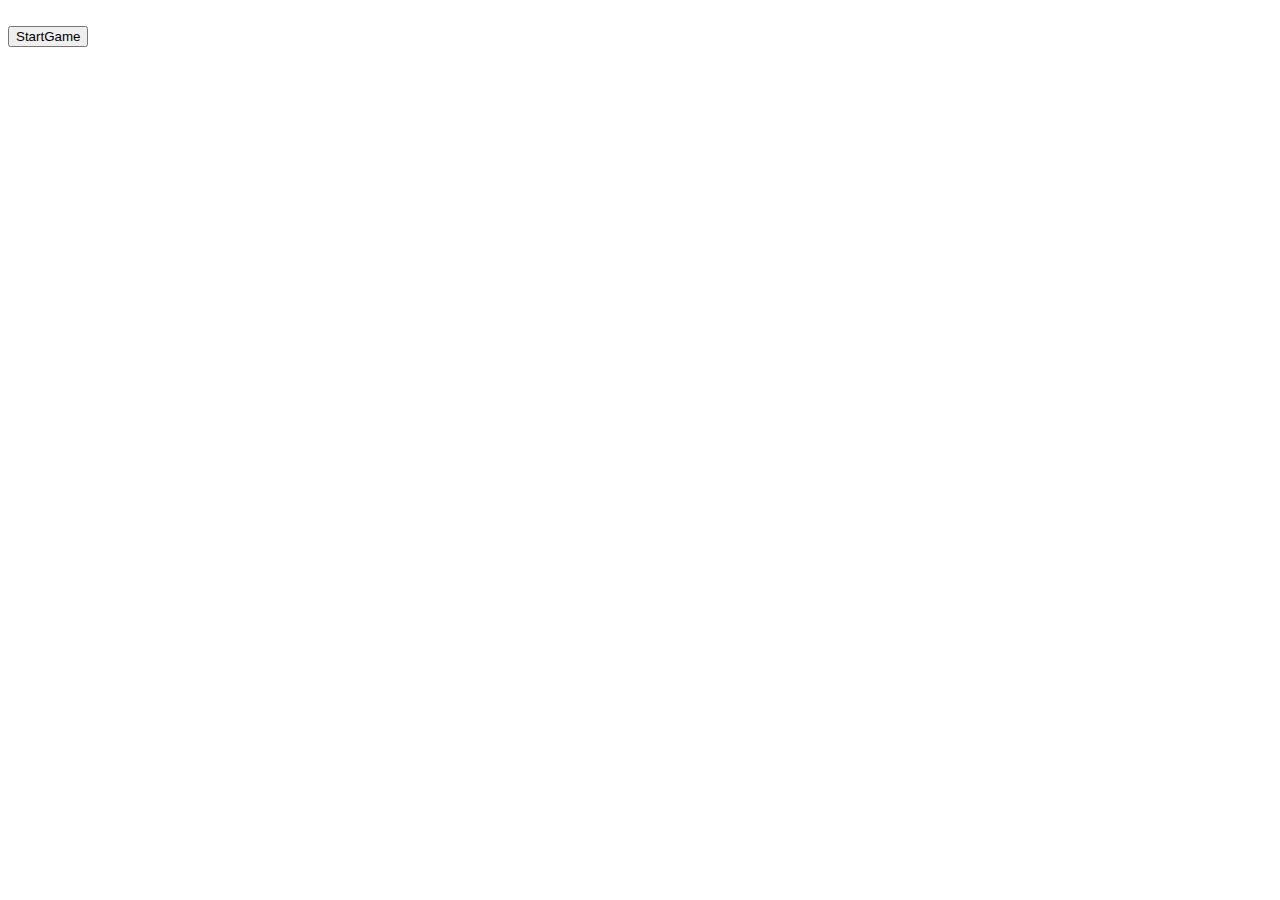
==== index.html @ a4bc0715 "create class and structure" ====
<!DOCTYPE html>
<html lang="en">
<head>
  <meta charset="UTF-8">
  <meta name="viewport" content="width=device-width, initial-scale=1.0">
  <meta http-equiv="X-UA-Compatible" content="ie=edge">
 
  <link rel="stylesheet" href="css/style.css">
  <title>Lost Fluf</title>
</head>
<body>
  <br>
  <button id="start-button">StartGame</button>
  <div id="game-board">
    <canvas id="canvas" width="1000" height="800"></canvas>
  </div>

  <!-- script -->
  <script src="js/defaultVars.js"></script>
  <script src="js/app.js"></script>
  <script type="text/javascript" src="js/script.js"></script>
</body>
</html>
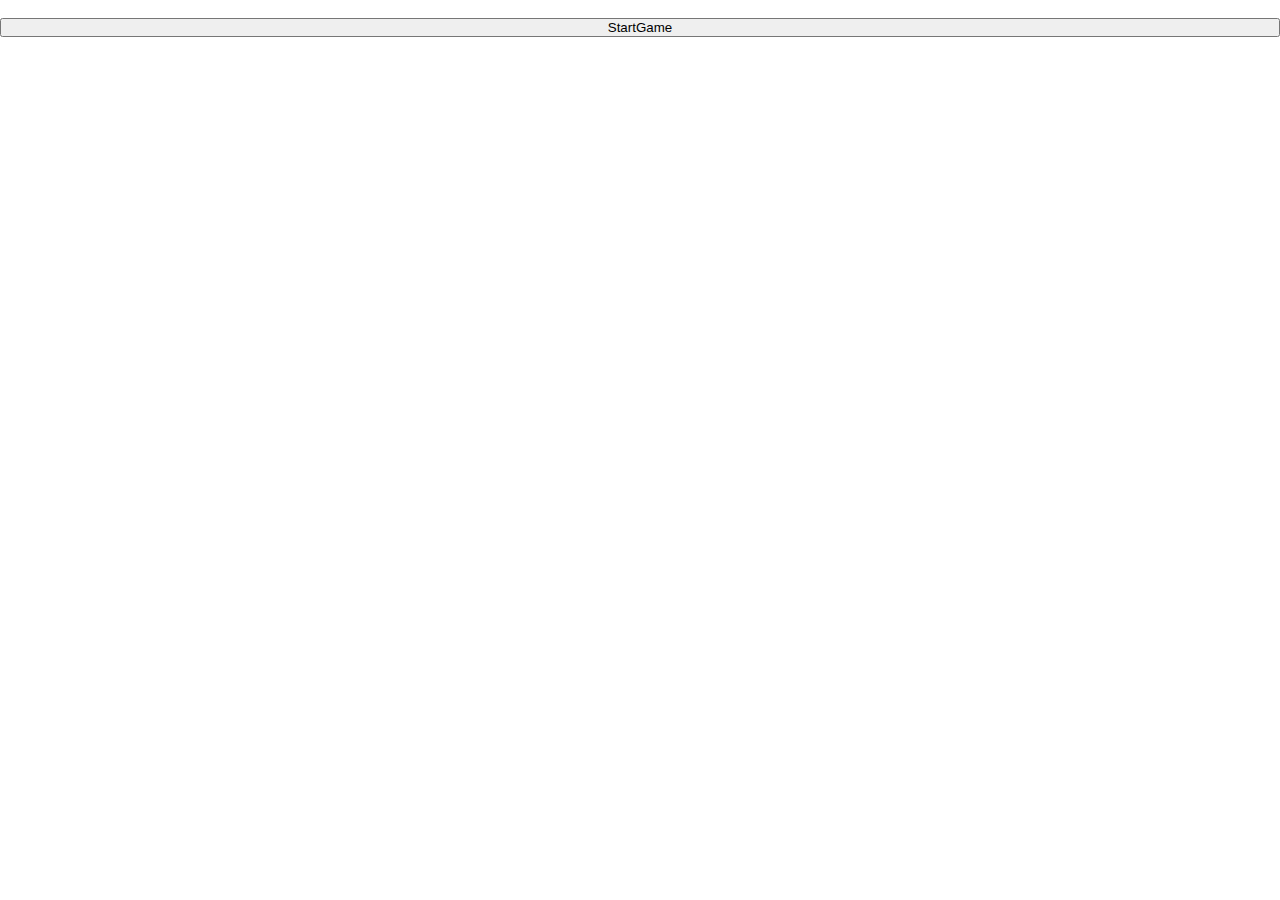
==== commit cb579d12: "background" ====
--- a/index.html
+++ b/index.html
@@ -12,11 +12,12 @@
   <br>
   <button id="start-button">StartGame</button>
   <div id="game-board">
-    <canvas id="canvas" width="1000" height="800"></canvas>
+    <canvas id="canvas" width="1200" height="600"></canvas>
   </div>
 
   <!-- script -->
   <script src="js/defaultVars.js"></script>
+
   <script src="js/app.js"></script>
   <script type="text/javascript" src="js/script.js"></script>
 </body>
--- a/css/style.css
+++ b/css/style.css
@@ -0,0 +1,23 @@
+* {
+
+  box-sizing: border-box;
+  margin: 0;
+  padding: 0;
+
+}
+
+html {
+
+  height: 100%;
+  width: 100%;
+
+}
+
+
+body {
+  align-content: space-around;
+  display: grid;
+  grid-template-columns: auto;
+  grid-template-rows: auto auto auto;
+  
+}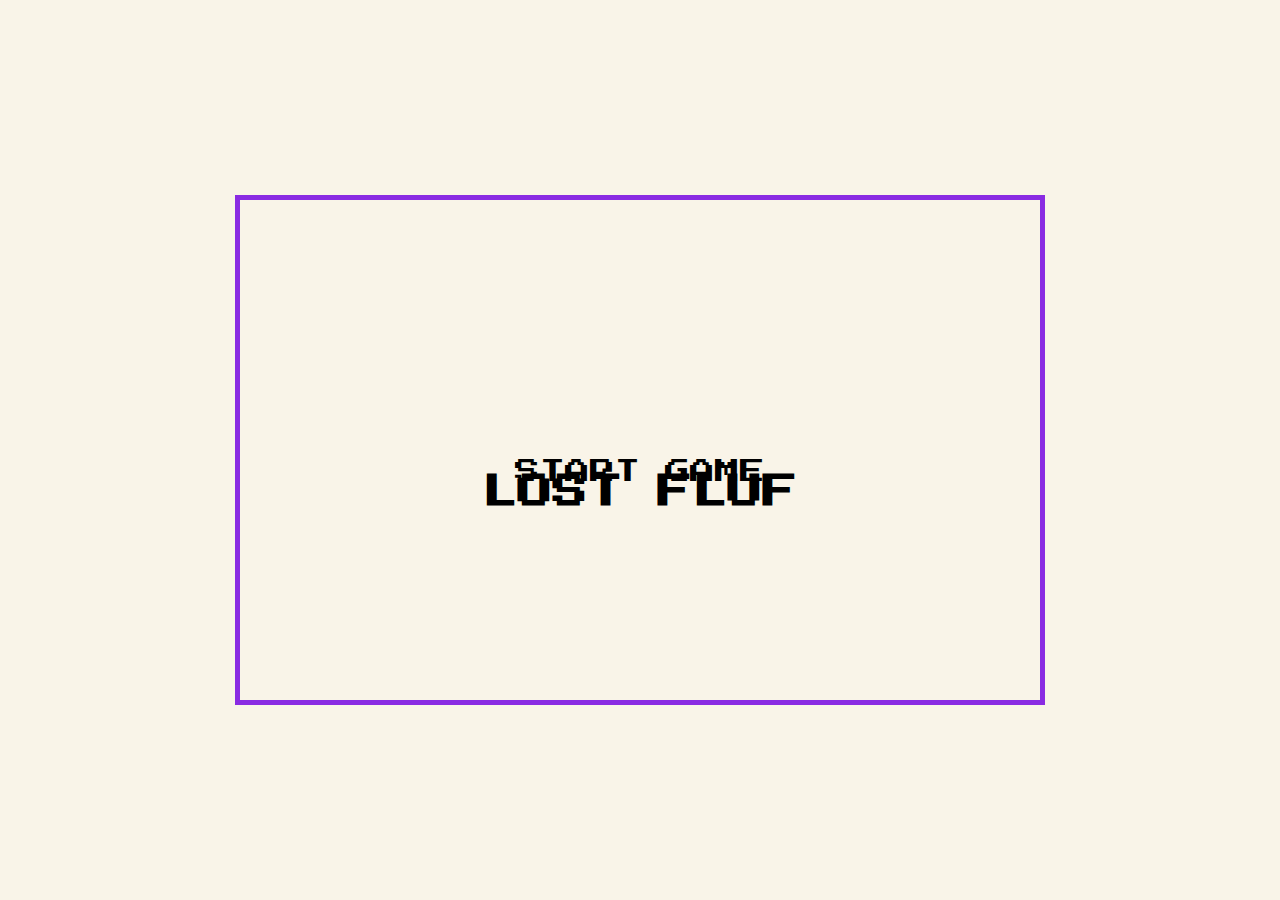
==== commit 1e4eccf6: "jump fixed" ====
--- a/index.html
+++ b/index.html
@@ -10,10 +10,14 @@
 </head>
 <body>
   <br>
-  <button id="start-button">StartGame</button>
-  <div id="game-board">
-    <canvas id="canvas" width="1200" height="600"></canvas>
-  </div>
+  <div>
+  <h1>LOST FLUF</h1>
+  <!--<button id="start-button">START GAME</button>-->
+  <button onclick="startButton()" id="start-button" value="Start Game">START GAME</button>
+</div>
+    <canvas id="canvas" width="800" height="500"></canvas>
+
+ <!--<img src="./images/gameboy-bg.png" class="bggg">-->
 
   <!-- script -->
   <script src="js/defaultVars.js"></script>
--- a/css/style.css
+++ b/css/style.css
@@ -1,23 +1,109 @@
+@import url('https://fonts.googleapis.com/css2?family=Press+Start+2P&display=swap');
+
 * {
-
   box-sizing: border-box;
   margin: 0;
   padding: 0;
+}
+
+html{
+  height: 100%;
+  width: 100%;
+  box-sizing: border-box;
+  margin: 0;
+  padding: 0;
+}
+
+#canvas {
+  border: blueviolet 5px solid;
+  padding: 0;
+  margin: auto;
+  display: block;
+  z-index: -10;
+
+  position: absolute;
+  top: 0;
+  bottom: 0;
+  left: 0;
+  right: 0;
+}
+
+body {
+  height: 100%;
+  width: 100%;
+  margin: 0;
+  padding: 0;
+  align-content: space-around;
+  background-color: white;
+  color: #FBF5F3;
+  justify-content: left;
+  background-color: #f9f4e8;
+  /*
+  background-size: 1300px auto;
+  background-image: url("../images/gameboy-bg.png");
+  background-repeat: no-repeat;
+  background-color: rgb(212, 184, 189);
+  background-position: center;
+  z-index: 1000;*/
+
 
 }
 
-html {
-
+.bggg {
+  z-index: 1000;
   height: 100%;
-  width: 100%;
+  margin-left: auto;
+  margin-right: auto;
+  display: block;
 
 }
 
+div {
+  position: relative;
+  text-align: center;
+}
 
-body {
-  align-content: space-around;
-  display: grid;
-  grid-template-columns: auto;
-  grid-template-rows: auto auto auto;
-  
+h1 {
+  font-family: 'Press Start 2P', monospace;
+  color: black;
+  padding: 15px 32px;
+  text-align: center;
+  text-decoration: none;
+  font-size: 35px;
+  position: absolute;
+  top: 0;
+  bottom: 0;
+  left: 0;
+  right: 0;
+}
+
+#start-button {
+  -moz-transition: all .2s ease-in;
+  -o-transition: all .2s ease-in;
+  -webkit-transition: all .2s ease-in;
+  transition: all .2s ease-in;
+  background-color: rgba(255, 255, 255, 0);
+  font-family: 'Press Start 2P', monospace;
+  border: none;
+  color: black;
+  padding: 15px 32px;
+  text-align: center;
+  text-decoration: none;
+  font-size: 25px;
+  cursor: pointer;
+
+
+  padding: 0;
+  margin: auto;
+  display: block;
+
+  position: absolute;
+  top: 0;
+  bottom: 0;
+  left: 0;
+  right: 0;
+}
+
+#start-button:hover {
+  color: salmon;
 }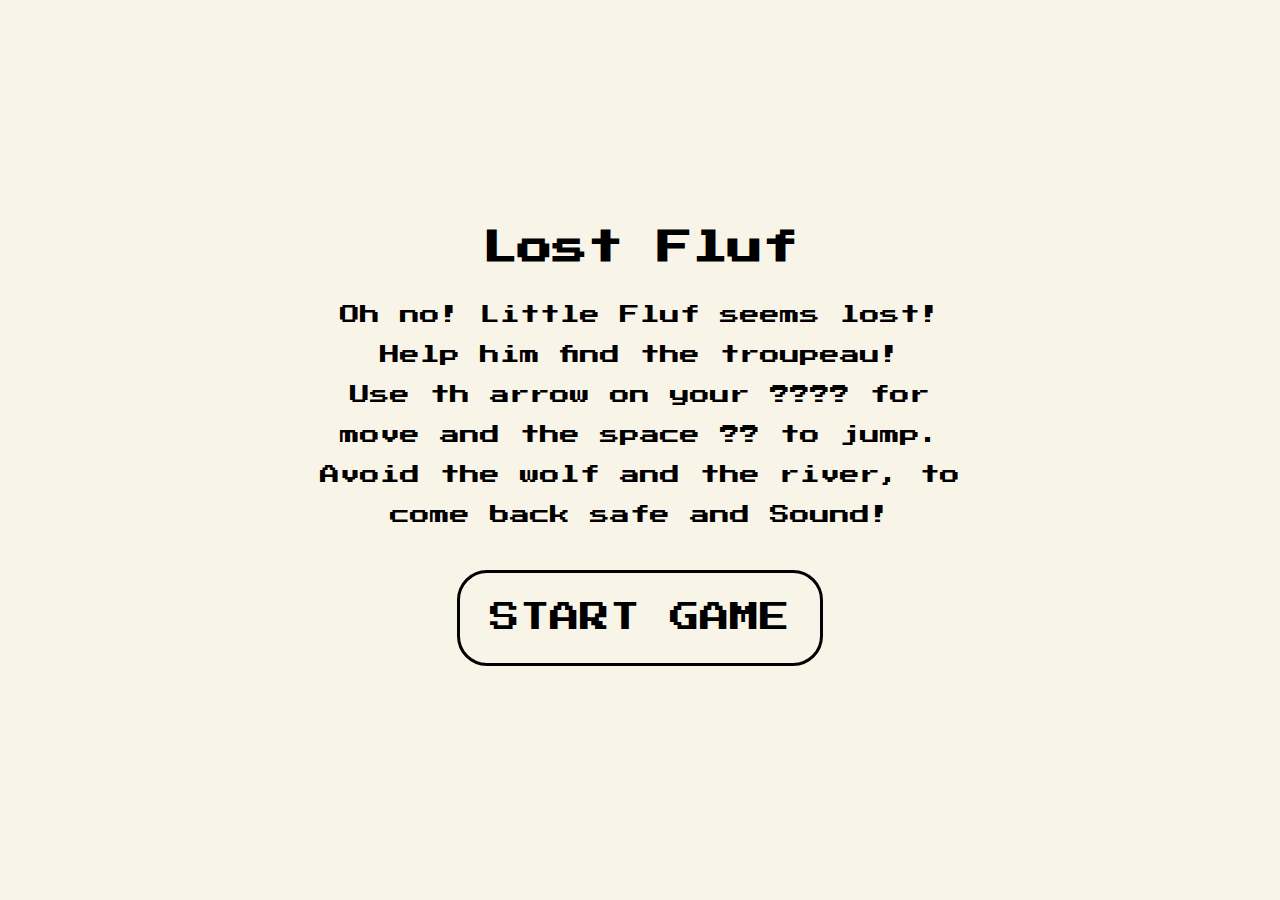
==== commit 113d8c4c: "added instructions" ====
--- a/index.html
+++ b/index.html
@@ -1,28 +1,27 @@
 <!DOCTYPE html>
 <html lang="en">
+
 <head>
-  <meta charset="UTF-8">
-  <meta name="viewport" content="width=device-width, initial-scale=1.0">
-  <meta http-equiv="X-UA-Compatible" content="ie=edge">
- 
-  <link rel="stylesheet" href="css/style.css">
-  <title>Lost Fluf</title>
+    <meta charset="UTF-8">
+    <meta http-equiv="X-UA-Compatible" content="IE=edge">
+    <meta name="viewport" content="width=device-width, initial-scale=1.0">
+    <link rel="stylesheet" href="css/style.css">
+    <title>Document</title>
 </head>
+
 <body>
-  <br>
-  <div>
-  <h1>LOST FLUF</h1>
-  <!--<button id="start-button">START GAME</button>-->
-  <button onclick="startButton()" id="start-button" value="Start Game">START GAME</button>
-</div>
-    <canvas id="canvas" width="800" height="500"></canvas>
+    <div id="body">
+        <h1>Lost Fluf</h1>
 
- <!--<img src="./images/gameboy-bg.png" class="bggg">-->
+        <p>Oh no! Little Fluf seems lost! Help him find the troupeau!
+            <br>
+            Use th arrow on your ???? for move and the space ?? to jump.
 
-  <!-- script -->
-  <script src="js/defaultVars.js"></script>
+            Avoid the wolf and the river, to come back safe and Sound!
 
-  <script src="js/app.js"></script>
-  <script type="text/javascript" src="js/script.js"></script>
+        </p>
+        <a href="game.html" id="start-button">START GAME</a>
+    </div>
 </body>
-</html>
+
+</html>--- a/css/style.css
+++ b/css/style.css
@@ -6,7 +6,7 @@
   padding: 0;
 }
 
-html{
+html {
   height: 100%;
   width: 100%;
   box-sizing: border-box;
@@ -45,8 +45,6 @@
   background-color: rgb(212, 184, 189);
   background-position: center;
   z-index: 1000;*/
-
-
 }
 
 .bggg {
@@ -58,9 +56,17 @@
 
 }
 
-div {
+/*div {
   position: relative;
   text-align: center;
+}*/
+
+#body {
+  display: flex;
+  justify-content: center;
+  top: 50%;
+  left: 50%;
+  flex-direction: column;
 }
 
 h1 {
@@ -70,11 +76,22 @@
   text-align: center;
   text-decoration: none;
   font-size: 35px;
-  position: absolute;
+  margin: 15px;
   top: 0;
   bottom: 0;
   left: 0;
   right: 0;
+
+}
+
+p {
+  font-family: 'Press Start 2P', monospace;
+  color: black;
+  text-align: center;
+  font-size: 20px;
+  justify-content: center;
+  line-height: 40px;
+  margin: 0 25%;
 }
 
 #start-button {
@@ -84,26 +101,20 @@
   transition: all .2s ease-in;
   background-color: rgba(255, 255, 255, 0);
   font-family: 'Press Start 2P', monospace;
-  border: none;
+  border: #000 solid 3px;
+  border-radius: 30px;
   color: black;
-  padding: 15px 32px;
-  text-align: center;
+
   text-decoration: none;
-  font-size: 25px;
+  font-size: 30px;
   cursor: pointer;
-
-
-  padding: 0;
-  margin: auto;
-  display: block;
-
-  position: absolute;
-  top: 0;
-  bottom: 0;
-  left: 0;
-  right: 0;
+  padding: 30px;
+  margin: 35px auto;
 }
 
 #start-button:hover {
-  color: salmon;
+  background-color: salmon;
+  color: #f9f4e8;
+  border: salmon solid 3px;
+
 }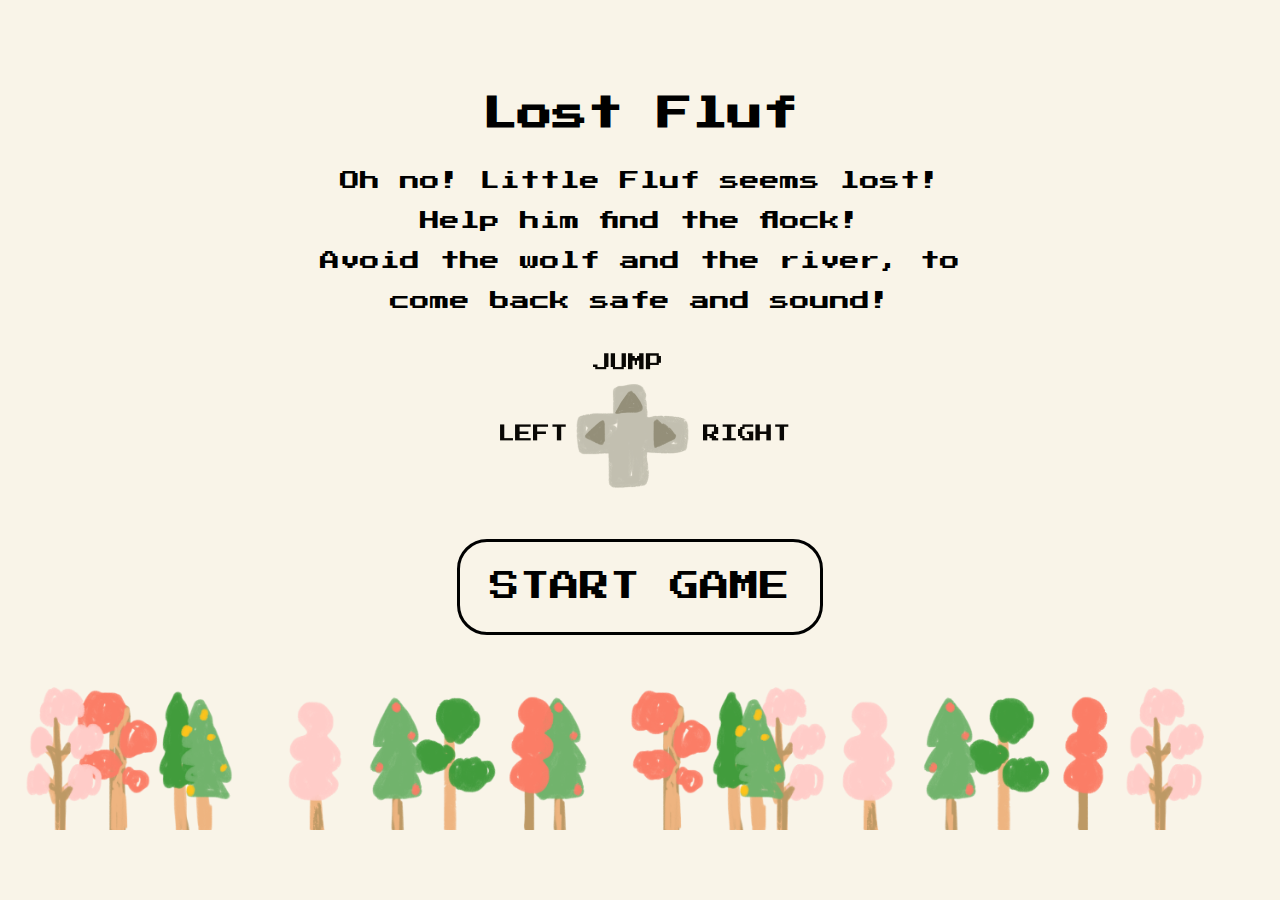
==== commit ba7e3f56: "added styles and new img" ====
--- a/index.html
+++ b/index.html
@@ -13,15 +13,15 @@
     <div id="body">
         <h1>Lost Fluf</h1>
 
-        <p>Oh no! Little Fluf seems lost! Help him find the troupeau!
+        <p>Oh no! Little Fluf seems lost! Help him find the flock!
             <br>
-            Use th arrow on your ???? for move and the space ?? to jump.
 
-            Avoid the wolf and the river, to come back safe and Sound!
-
+            Avoid the wolf and the river, to come back safe and sound!
+<img class="keyboard" src="./images/button.png">
         </p>
         <a href="game.html" id="start-button">START GAME</a>
     </div>
+    <img class="trees" src="./images/trees.png"
 </body>
 
 </html>--- a/css/style.css
+++ b/css/style.css
@@ -15,7 +15,6 @@
 }
 
 #canvas {
-  border: blueviolet 5px solid;
   padding: 0;
   margin: auto;
   display: block;
@@ -77,7 +76,6 @@
   text-decoration: none;
   font-size: 35px;
   margin: 15px;
-  top: 0;
   bottom: 0;
   left: 0;
   right: 0;
@@ -116,5 +114,28 @@
   background-color: salmon;
   color: #f9f4e8;
   border: salmon solid 3px;
+}
 
-}+.keyboard{
+  padding-top: 20px;
+  width: 300px;
+}
+
+.trees {
+  width: 100%;
+bottom: 0;
+justify-content: center;
+}
+.bottom-text {
+  text-align: center;    
+       bottom: 0px; 
+       width: 100%;
+}
+.instruction {
+  text-decoration: none;
+  bottom: 0;
+}
+
+.instruction :hover {
+  color: salmon;
+}
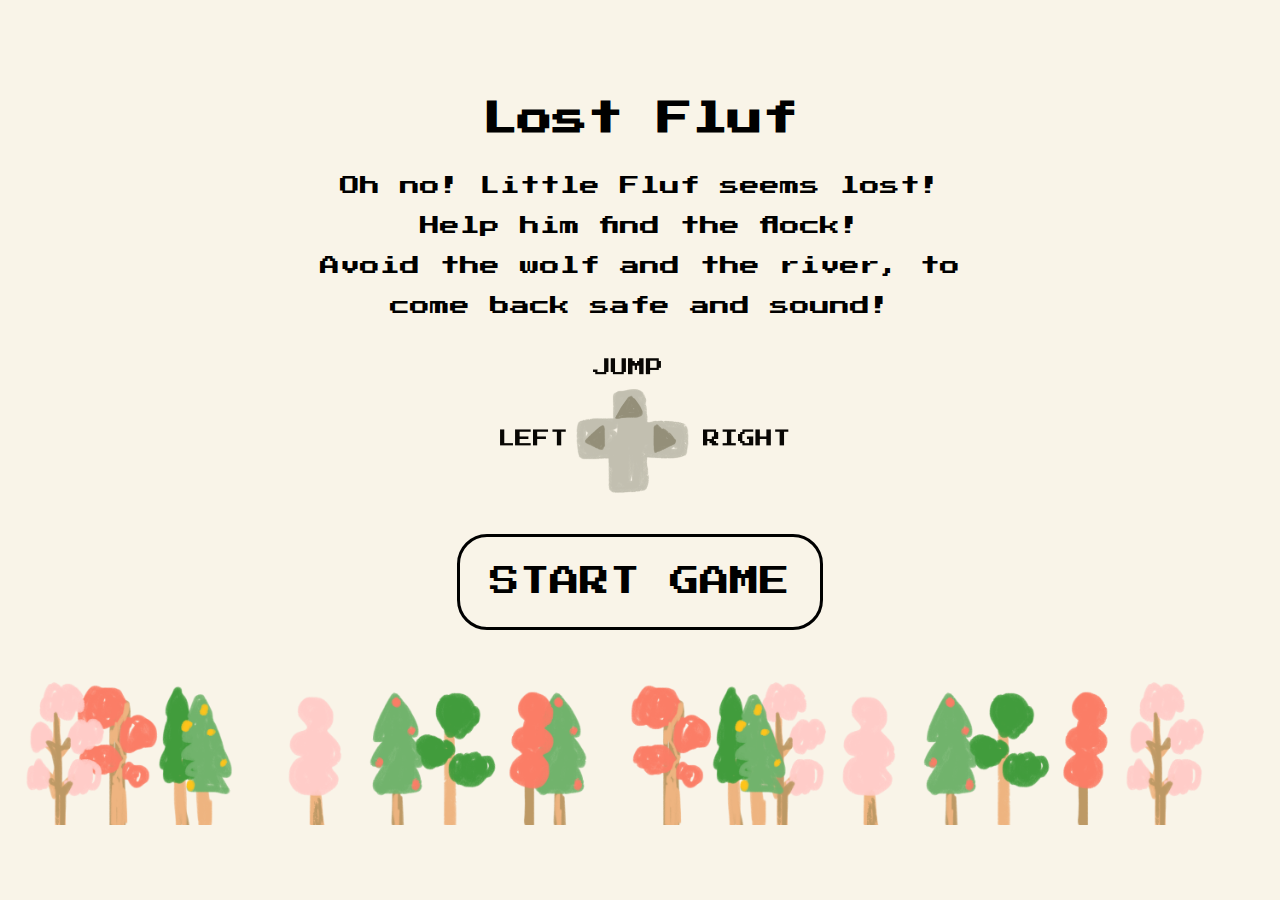
==== commit 145a0007: "cleaning code" ====
--- a/index.html
+++ b/index.html
@@ -14,14 +14,13 @@
         <h1>Lost Fluf</h1>
 
         <p>Oh no! Little Fluf seems lost! Help him find the flock!
-            <br>
+            <br> Avoid the wolf and the river, to come back safe and sound!
+        </p>
+        <img class="keyboard" src="./images/button.png">
 
-            Avoid the wolf and the river, to come back safe and sound!
-<img class="keyboard" src="./images/button.png">
-        </p>
         <a href="game.html" id="start-button">START GAME</a>
     </div>
-    <img class="trees" src="./images/trees.png"
+    <img class="trees" src="./images/trees.png">
 </body>
 
 </html>--- a/css/style.css
+++ b/css/style.css
@@ -116,21 +116,25 @@
   border: salmon solid 3px;
 }
 
-.keyboard{
+.keyboard {
   padding-top: 20px;
   width: 300px;
+  margin: 0 200px;
+  align-self: center;
 }
 
 .trees {
   width: 100%;
-bottom: 0;
-justify-content: center;
+  bottom: 0;
+  justify-content: center;
 }
+
 .bottom-text {
-  text-align: center;    
-       bottom: 0px; 
-       width: 100%;
+  text-align: center;
+  bottom: 0px;
+  width: 100%;
 }
+
 .instruction {
   text-decoration: none;
   bottom: 0;
@@ -138,4 +142,4 @@
 
 .instruction :hover {
   color: salmon;
-}
+}